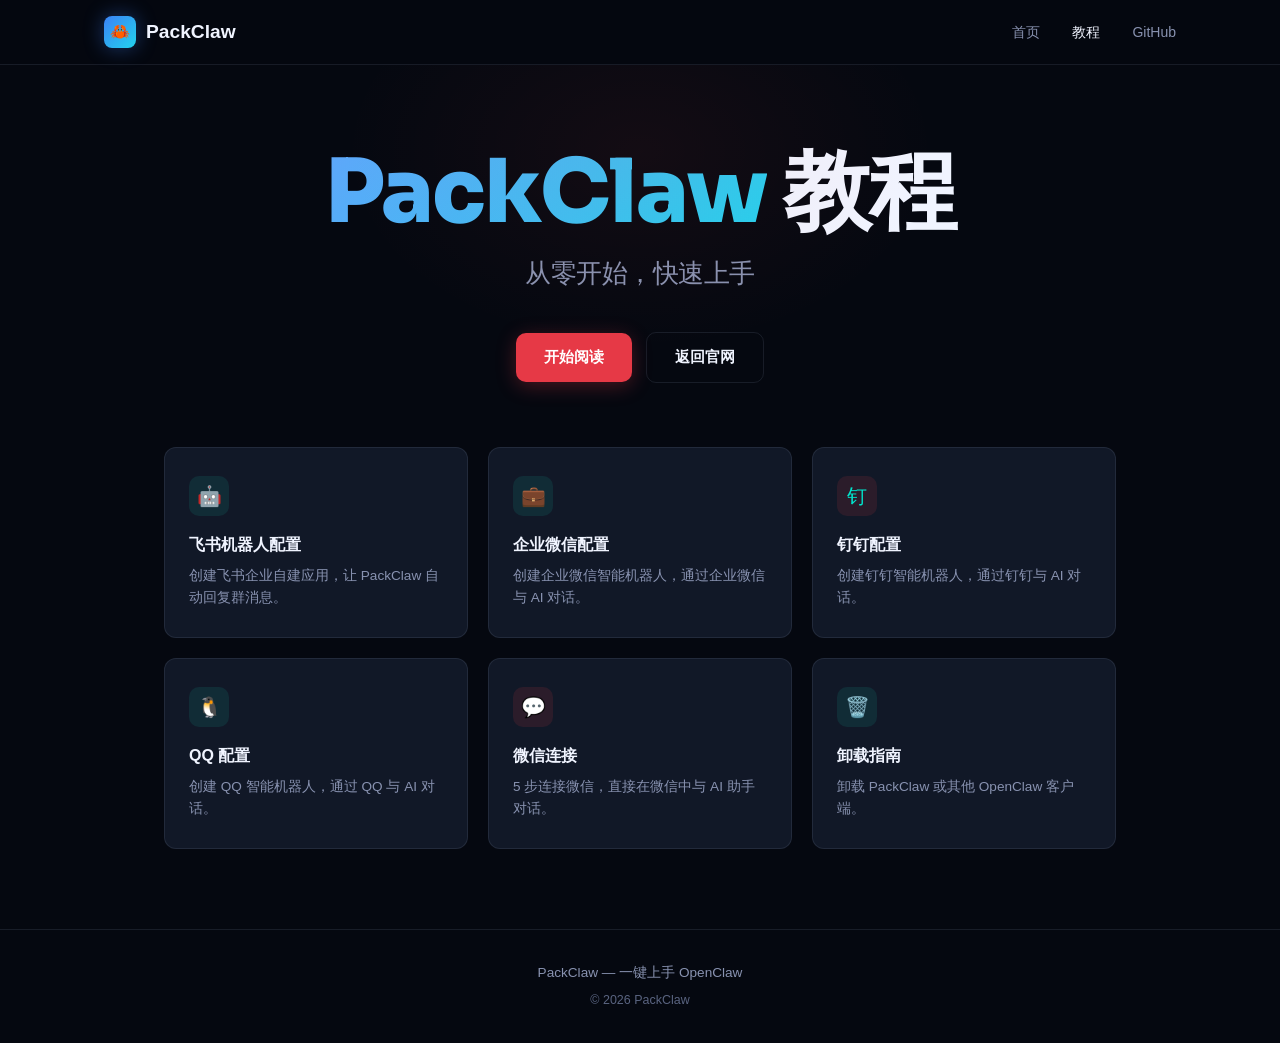
==== docs/index.html @ 898378c5 "init" ====
<!DOCTYPE html>
<html lang="zh-CN">
<head>
  <meta charset="UTF-8">
  <meta name="viewport" content="width=device-width, initial-scale=1.0">
  <title>PackClaw 教程</title>
  <meta name="description" content="PackClaw 使用教程与配置指南">
  <link rel="preconnect" href="https://fonts.googleapis.com">
  <link rel="preconnect" href="https://fonts.gstatic.com" crossorigin>
  <link href="https://fonts.googleapis.com/css2?family=Sora:wght@300;400;500;600;700;800&display=swap" rel="stylesheet">
  <link rel="stylesheet" href="../style.css">
  <link rel="icon" type="image/png" href="../assets/critter-128.png">
  <style>
    :root {
      --accent: #3b82f6;
      --accent2: #60a5fa;
      --cyan-brand: #22d3ee;
      --font-display: 'Sora', sans-serif;
    }

    .logo-icon {
      width: 32px; height: 32px;
      background: linear-gradient(135deg, var(--accent), var(--cyan-brand));
      border-radius: 8px;
      display: flex; align-items: center; justify-content: center;
      font-size: 16px;
      box-shadow: 0 0 20px rgba(59,130,246,0.4);
      overflow: hidden;
    }

    .logo-icon img {
      width: 100%;
      height: 100%;
      object-fit: cover;
      border-radius: 8px;
    }

    .docs-hero {
      padding: 80px 0 40px;
      text-align: center;
      position: relative;
      overflow: hidden;
    }

    .docs-hero::before {
      content: '';
      position: absolute;
      top: -30%;
      left: 50%;
      transform: translateX(-50%);
      width: 600px;
      height: 400px;
      background: radial-gradient(ellipse, rgba(255, 77, 77, 0.06) 0%, transparent 70%);
      pointer-events: none;
    }

    .docs-hero h1 {
      font-family: var(--font-display);
      font-size: clamp(48px, 7vw, 88px);
      font-weight: 800;
      line-height: 1.08;
      margin-bottom: 12px;
      letter-spacing: -2px;
    }

    .docs-hero h1 .clip {
      background: linear-gradient(135deg, var(--accent2), var(--cyan-brand));
      -webkit-background-clip: text;
      -webkit-text-fill-color: transparent;
      background-clip: text;
    }

    .docs-hero h1 .sub {
      color: var(--text-primary);
      -webkit-text-fill-color: var(--text-primary);
    }

    .docs-hero .tagline {
      font-family: var(--font-display);
      font-size: clamp(18px, 2.5vw, 26px);
      font-weight: 300;
      color: var(--text-secondary);
      margin-bottom: 20px;
      letter-spacing: -0.5px;
      max-width: 560px;
      margin: 0 auto 36px;
      line-height: 1.7;
    }

    .docs-actions {
      display: flex;
      align-items: center;
      justify-content: center;
      gap: 14px;
      flex-wrap: wrap;
      margin-bottom: 24px;
    }

    .tutorials-grid {
      display: grid;
      grid-template-columns: repeat(auto-fit, minmax(260px, 1fr));
      gap: 20px;
      max-width: 1000px;
      margin: 0 auto;
      padding: 0 24px 80px;
    }

    .tutorial-card {
      background: var(--bg-elevated);
      border: 1px solid var(--border-subtle);
      border-radius: 12px;
      padding: 28px 24px;
      transition: border-color 0.3s, box-shadow 0.3s, transform 0.2s;
      cursor: pointer;
      text-decoration: none;
      display: block;
    }

    .tutorial-card:hover {
      border-color: rgba(136, 146, 176, 0.3);
      box-shadow: 0 4px 24px rgba(0, 0, 0, 0.3);
      transform: translateY(-2px);
      text-decoration: none;
    }

    .tutorial-card-icon {
      width: 40px;
      height: 40px;
      border-radius: 10px;
      display: flex;
      align-items: center;
      justify-content: center;
      font-size: 20px;
      margin-bottom: 16px;
    }

    .tutorial-card-icon.coral {
      background: rgba(230, 57, 70, 0.12);
    }

    .tutorial-card-icon.cyan {
      background: rgba(20, 184, 166, 0.12);
    }

    .tutorial-card h3 {
      font-size: 1rem;
      font-weight: 700;
      margin-bottom: 8px;
      color: var(--text-primary);
    }

    .tutorial-card p {
      font-size: 0.85rem;
      color: var(--text-secondary);
      line-height: 1.6;
    }

    .docs-footer {
      padding: 32px 0;
      border-top: 1px solid var(--border-subtle);
      text-align: center;
    }

    .docs-footer-inner {
      display: flex;
      flex-direction: column;
      align-items: center;
      gap: 8px;
    }

    .docs-footer .message {
      font-size: 0.85rem;
      color: var(--text-secondary);
    }

    .docs-footer .copyright {
      font-size: 0.78rem;
      color: var(--text-muted);
    }

    .docs-footer .copyright a {
      color: var(--text-muted);
      text-decoration: none;
    }

    .docs-footer .copyright a:hover {
      color: var(--text-secondary);
    }

    @media (max-width: 768px) {
      .tutorials-grid {
        grid-template-columns: 1fr;
        padding: 0 16px 60px;
      }

      .docs-hero {
        padding: 60px 0 30px;
      }
    }
  </style>
</head>
<body>

  <header>
    <div class="container header-inner">
      <a href="../index.html" class="logo">
        <div class="logo-icon">🦀</div>
        <span>PackClaw</span>
      </a>
      <nav>
        <ul class="nav-links">
          <li><a href="../index.html">首页</a></li>
          <li><a href="index.html" style="color: var(--text-primary);">教程</a></li>
          <li><a href="https://github.com/linyujade/packclaw" target="_blank">GitHub</a></li>
        </ul>
      </nav>
    </div>
  </header>

  <section class="docs-hero">
    <div class="container">
      <h1><span class="clip">PackClaw</span> <span class="sub">教程</span></h1>
      <p class="tagline">从零开始，快速上手</p>
      <div class="docs-actions">
        <a href="#tutorials" class="btn btn-primary">开始阅读</a>
        <a href="../index.html" class="btn btn-ghost">返回官网</a>
      </div>
    </div>
  </section>

  <section id="tutorials" class="tutorials-grid">
    <a class="tutorial-card" href="tutorials/feishu-bot.html">
      <div class="tutorial-card-icon cyan">🤖</div>
      <h3>飞书机器人配置</h3>
      <p>创建飞书企业自建应用，让 PackClaw 自动回复群消息。</p>
    </a>
    <a class="tutorial-card" href="tutorials/wecom.html">
      <div class="tutorial-card-icon cyan">💼</div>
      <h3>企业微信配置</h3>
      <p>创建企业微信智能机器人，通过企业微信与 AI 对话。</p>
    </a>
    <a class="tutorial-card" href="tutorials/dingtalk.html">
      <div class="tutorial-card-icon coral">钉</div>
      <h3>钉钉配置</h3>
      <p>创建钉钉智能机器人，通过钉钉与 AI 对话。</p>
    </a>
    <a class="tutorial-card" href="tutorials/qq.html">
      <div class="tutorial-card-icon cyan">🐧</div>
      <h3>QQ 配置</h3>
      <p>创建 QQ 智能机器人，通过 QQ 与 AI 对话。</p>
    </a>
    <a class="tutorial-card" href="tutorials/wechat.html">
      <div class="tutorial-card-icon coral">💬</div>
      <h3>微信连接</h3>
      <p>5 步连接微信，直接在微信中与 AI 助手对话。</p>
    </a>
    <a class="tutorial-card" href="tutorials/uninstall.html">
      <div class="tutorial-card-icon cyan">🗑️</div>
      <h3>卸载指南</h3>
      <p>卸载 PackClaw 或其他 OpenClaw 客户端。</p>
    </a>
  </section>

  <footer class="docs-footer">
    <div class="container docs-footer-inner">
      <p class="message">PackClaw — 一键上手 OpenClaw</p>
      <p class="copyright">&copy; 2026 PackClaw</p>
    </div>
  </footer>

</body>
</html>
---- style.css ----
:root {
  --bg-deep: #050810;
  --bg-surface: #0a0f1a;
  --bg-elevated: #111827;
  --coral-bright: #ff4d4d;
  --coral-mid: #e63946;
  --coral-dark: #991b1b;
  --cyan-bright: #00e5cc;
  --cyan-mid: #14b8a6;
  --cyan-glow: rgba(0, 229, 204, .4);
  --text-primary: #f0f4ff;
  --text-secondary: #8892b0;
  --text-muted: #5a6480;
  --border-subtle: rgba(136, 146, 176, .15);
  --border-accent: rgba(255, 77, 77, .3);
  --font-sans: 'Inter', -apple-system, BlinkMacSystemFont, 'Segoe UI', sans-serif;
  --font-mono: 'SF Mono', 'Fira Code', 'JetBrains Mono', 'Consolas', monospace;
}

*, *::before, *::after {
  margin: 0;
  padding: 0;
  box-sizing: border-box;
}

html {
  scroll-behavior: smooth;
  -webkit-font-smoothing: antialiased;
  -moz-osx-font-smoothing: grayscale;
}

body {
  font-family: var(--font-sans);
  background: var(--bg-deep);
  color: var(--text-primary);
  font-size: clamp(0.875rem, 1.5vw, 1rem);
  line-height: 1.6;
  overflow-x: hidden;
}

a {
  color: var(--cyan-bright);
  text-decoration: none;
}

a:hover {
  text-decoration: underline;
}

.container {
  max-width: 1120px;
  margin: 0 auto;
  padding: 0 24px;
}

.section-label {
  display: inline-block;
  font-size: 0.75rem;
  font-weight: 600;
  letter-spacing: 0.1em;
  text-transform: uppercase;
  color: var(--coral-bright);
  margin-bottom: 12px;
}

.section-title {
  font-size: clamp(1.75rem, 3.5vw, 2.5rem);
  font-weight: 800;
  line-height: 1.2;
  margin-bottom: 16px;
}

.section-desc {
  color: var(--text-secondary);
  max-width: 560px;
  margin-bottom: 48px;
}

.btn {
  display: inline-flex;
  align-items: center;
  gap: 8px;
  padding: 12px 28px;
  border-radius: 10px;
  font-size: 0.95rem;
  font-weight: 600;
  border: none;
  cursor: pointer;
  transition: box-shadow 0.2s, background 0.2s;
  font-family: var(--font-sans);
}

.btn-primary {
  background: var(--coral-mid);
  color: #fff;
  box-shadow: 0 4px 20px rgba(230, 57, 70, 0.3);
}

.btn-primary:hover {
  background: var(--coral-bright);
  box-shadow: 0 6px 28px rgba(255, 77, 77, 0.4);
  text-decoration: none;
}

.btn-ghost {
  background: transparent;
  color: var(--text-primary);
  border: 1px solid var(--border-subtle);
}

.btn-ghost:hover {
  border-color: var(--text-secondary);
  background: rgba(255, 255, 255, 0.03);
  text-decoration: none;
}

.fade-in {
  opacity: 0;
  transform: translateY(24px);
  transition: opacity 0.6s ease, transform 0.6s ease;
}

.fade-in.visible {
  opacity: 1;
  transform: translateY(0);
}

header {
  position: sticky;
  top: 0;
  z-index: 100;
  background: rgba(5, 8, 16, 0.85);
  backdrop-filter: blur(20px);
  -webkit-backdrop-filter: blur(20px);
  border-bottom: 1px solid var(--border-subtle);
}

.header-inner {
  display: flex;
  align-items: center;
  justify-content: space-between;
  height: 64px;
}

.logo {
  display: flex;
  align-items: center;
  gap: 10px;
  font-size: 1.2rem;
  font-weight: 700;
  color: var(--text-primary);
  text-decoration: none;
}

.logo:hover {
  text-decoration: none;
}

.logo-icon {
  width: 32px;
  height: 32px;
  border-radius: 6px;
}

.nav-links {
  display: flex;
  align-items: center;
  gap: 32px;
  list-style: none;
}

.nav-links a {
  color: var(--text-secondary);
  font-size: 0.875rem;
  font-weight: 500;
  transition: color 0.2s;
}

.nav-links a:hover {
  color: var(--text-primary);
  text-decoration: none;
}

.header-cta .btn {
  padding: 8px 20px;
  font-size: 0.85rem;
}

.hero {
  padding: 100px 0 60px;
  display: flex;
  align-items: center;
  justify-content: center;
  text-align: center;
  position: relative;
  overflow: hidden;
}

.hero::before {
  content: '';
  position: absolute;
  top: -20%;
  left: 50%;
  transform: translateX(-50%);
  width: 800px;
  height: 600px;
  background: radial-gradient(ellipse, rgba(255, 77, 77, 0.08) 0%, transparent 70%);
  pointer-events: none;
}

.hero::after {
  content: '';
  position: absolute;
  top: 10%;
  left: 50%;
  transform: translateX(-50%);
  width: 600px;
  height: 400px;
  background: radial-gradient(ellipse, rgba(0, 229, 204, 0.05) 0%, transparent 70%);
  pointer-events: none;
}

.hero-content {
  position: relative;
  z-index: 1;
  max-width: 720px;
}

.hero-badge {
  display: inline-flex;
  align-items: center;
  gap: 8px;
  padding: 6px 16px;
  border-radius: 100px;
  border: 1px solid var(--border-accent);
  background: rgba(230, 57, 70, 0.08);
  font-size: 0.8rem;
  color: var(--coral-bright);
  font-weight: 500;
  margin-bottom: 28px;
}

.hero h1 {
  font-size: clamp(2.5rem, 6vw, 4.5rem);
  font-weight: 800;
  line-height: 1.1;
  margin-bottom: 20px;
  letter-spacing: -0.02em;
}

.hero h1 .gradient-text {
  background: linear-gradient(135deg, var(--coral-bright), var(--cyan-bright));
  -webkit-background-clip: text;
  -webkit-text-fill-color: transparent;
  background-clip: text;
}

.hero p {
  font-size: clamp(1rem, 2vw, 1.25rem);
  color: var(--text-secondary);
  margin-bottom: 40px;
  line-height: 1.7;
}

.hero-actions {
  display: flex;
  align-items: center;
  justify-content: center;
  gap: 16px;
  flex-wrap: wrap;
}

.hero-download {
  max-width: 520px;
  margin: 20px auto 0;
  padding: 16px;
  scroll-margin-top: 88px;
  border-radius: 14px;
  border: 1px solid var(--border-subtle);
  background: rgba(17, 24, 39, 0.78);
  backdrop-filter: blur(8px);
  -webkit-backdrop-filter: blur(8px);
}

.hero-download-head {
  display: flex;
  align-items: center;
  justify-content: space-between;
  gap: 10px;
  margin-bottom: 12px;
}

.hero-download-title {
  font-size: 0.9rem;
  font-weight: 700;
  color: var(--text-primary);
}

.download-version {
  font-size: 0.74rem;
  color: var(--text-muted);
  font-family: var(--font-mono);
}

.download-tabs {
  display: inline-flex;
  align-items: center;
  gap: 8px;
  padding: 4px;
  border-radius: 12px;
  background: rgba(136, 146, 176, 0.1);
  border: 1px solid var(--border-subtle);
  margin-bottom: 20px;
  position: relative;
  width: fit-content;
  margin-left: auto;
  margin-right: auto;
}

.download-tab {
  border: none;
  border-radius: 8px;
  padding: 8px 16px;
  min-width: 110px;
  font-size: 0.84rem;
  font-weight: 600;
  color: var(--text-secondary);
  background: transparent;
  cursor: pointer;
  transition: background 0.2s, color 0.2s;
  font-family: var(--font-sans);
}

.download-tab:hover {
  color: var(--text-primary);
}

.download-tab.active {
  color: #fff;
  background: var(--coral-mid);
  box-shadow: 0 3px 12px rgba(230, 57, 70, 0.25);
}

.download-platforms {
  max-width: 480px;
  margin: 0 auto;
  position: relative;
}

.download-panel {
  display: none;
}

.download-panel.active {
  display: block;
}

.download-platform {
  background: var(--bg-surface);
  border: 1px solid var(--border-subtle);
  border-radius: 12px;
  padding: 24px 20px;
  text-align: center;
  width: 84%;
  margin-left: auto;
  margin-right: auto;
}

.download-platform-title {
  display: flex;
  align-items: center;
  justify-content: center;
  gap: 8px;
  font-size: 0.95rem;
  font-weight: 700;
  margin-bottom: 16px;
}

.download-platform-title svg {
  width: 20px;
  height: 20px;
}

.download-btn {
  display: inline-flex;
  align-items: center;
  justify-content: center;
  gap: 8px;
  width: 100%;
  padding: 11px 16px;
  border-radius: 8px;
  font-size: 0.85rem;
  font-weight: 600;
  border: none;
  cursor: pointer;
  transition: all 0.2s;
  font-family: var(--font-sans);
  text-decoration: none;
  margin-bottom: 8px;
}

.download-btn:last-child {
  margin-bottom: 0;
}

.download-btn:hover {
  text-decoration: none;
}

.download-btn.primary {
  background: var(--coral-mid);
  color: #fff;
  box-shadow: 0 3px 12px rgba(230, 57, 70, 0.25);
}

.download-btn.primary:hover {
  background: var(--coral-bright);
  box-shadow: 0 4px 18px rgba(255, 77, 77, 0.35);
}

.download-btn.secondary {
  background: transparent;
  color: var(--text-primary);
  border: 1px solid var(--border-subtle);
}

.download-btn.secondary:hover {
  border-color: var(--text-secondary);
}

.download-btn .arch-tag {
  font-size: 0.72rem;
  font-weight: 400;
  opacity: 0.7;
  font-family: var(--font-mono);
}

.download-platform-note {
  margin: 6px 0 0;
  font-size: 10px;
  color: var(--text-muted);
  line-height: 1.5;
  text-align: center;
}

.mac-window {
  max-width: 720px;
  margin: 0 auto;
  background: var(--bg-elevated);
  border: 1px solid var(--border-subtle);
  border-radius: 12px;
  overflow: hidden;
  box-shadow: 0 25px 60px rgba(0, 0, 0, 0.5), 0 0 0 1px rgba(255, 255, 255, 0.03);
}

.mac-titlebar {
  height: 44px;
  background: var(--bg-surface);
  display: flex;
  align-items: center;
  padding: 0 16px;
  border-bottom: 1px solid var(--border-subtle);
  gap: 12px;
}

.mac-dots {
  display: flex;
  gap: 8px;
}

.mac-dots span {
  width: 12px;
  height: 12px;
  border-radius: 50%;
}

.mac-dots .dot-red { background: #ff5f57; }
.mac-dots .dot-yellow { background: #febc2e; }
.mac-dots .dot-green { background: #28c840; }

.mac-title {
  flex: 1;
  text-align: center;
  font-size: 0.8rem;
  color: var(--text-muted);
  font-weight: 500;
  margin-right: 52px;
}

.mac-content {
  position: relative;
  height: 400px;
  overflow: hidden;
}

.step {
  position: absolute;
  inset: 0;
  padding: 40px 48px;
  opacity: 0;
  transform: translateY(10px);
  transition: opacity 0.45s ease, transform 0.45s ease;
  pointer-events: none;
  display: flex;
  flex-direction: column;
  align-items: center;
  justify-content: center;
}

.step.active {
  opacity: 1;
  transform: translateY(0);
  pointer-events: auto;
}

.step-indicators {
  display: flex;
  align-items: center;
  justify-content: center;
  gap: 10px;
  margin-top: 24px;
}

.step-dot {
  width: 10px;
  height: 10px;
  border-radius: 50%;
  border: none;
  background: var(--text-muted);
  cursor: pointer;
  transition: background 0.3s, transform 0.3s;
  padding: 0;
}

.step-dot:hover {
  background: var(--text-secondary);
}

.step-dot.active {
  background: var(--coral-bright);
  transform: scale(1.3);
}

.step-labels {
  display: flex;
  align-items: center;
  justify-content: center;
  gap: 6px;
  margin-top: 12px;
}

.step-label {
  font-size: 0.75rem;
  color: var(--text-muted);
  transition: color 0.3s;
}

.step-label.active {
  color: var(--text-secondary);
}

.welcome-icon {
  width: 64px;
  height: 64px;
  border-radius: 16px;
  background: linear-gradient(135deg, var(--coral-mid), var(--coral-bright));
  display: flex;
  align-items: center;
  justify-content: center;
  font-size: 32px;
  margin-bottom: 24px;
  box-shadow: 0 8px 24px rgba(230, 57, 70, 0.3);
}

.step-heading {
  font-size: 1.5rem;
  font-weight: 700;
  margin-bottom: 10px;
}

.step-subtext {
  color: var(--text-secondary);
  font-size: 0.9rem;
  margin-bottom: 28px;
  text-align: center;
  max-width: 360px;
}

.step-btn {
  padding: 10px 32px;
  border-radius: 8px;
  border: none;
  font-size: 0.9rem;
  font-weight: 600;
  cursor: pointer;
  font-family: var(--font-sans);
  transition: all 0.2s;
}

.step-btn-primary {
  background: var(--coral-mid);
  color: #fff;
}

.step-btn-success {
  background: var(--cyan-mid);
  color: #fff;
}

.provider-tabs {
  display: flex;
  background: var(--bg-surface);
  border-radius: 8px;
  padding: 3px;
  margin-bottom: 24px;
  gap: 2px;
  flex-wrap: wrap;
  justify-content: center;
}

.provider-tab {
  padding: 7px 14px;
  border-radius: 6px;
  font-size: 0.78rem;
  font-weight: 500;
  color: var(--text-secondary);
  cursor: pointer;
  transition: all 0.3s;
  border: none;
  background: transparent;
  font-family: var(--font-sans);
  white-space: nowrap;
}

.provider-tab.active {
  background: var(--coral-mid);
  color: #fff;
  box-shadow: 0 2px 8px rgba(230, 57, 70, 0.3);
}

.config-form {
  width: 100%;
  max-width: 400px;
}

.form-group {
  margin-bottom: 16px;
  text-align: left;
}

.form-label {
  display: block;
  font-size: 0.78rem;
  color: var(--text-secondary);
  margin-bottom: 6px;
  font-weight: 500;
}

.form-input {
  width: 100%;
  padding: 10px 14px;
  background: var(--bg-surface);
  border: 1px solid var(--border-subtle);
  border-radius: 8px;
  color: var(--text-muted);
  font-size: 0.85rem;
  font-family: var(--font-mono);
}

.form-select {
  width: 100%;
  padding: 10px 14px;
  background: var(--bg-surface);
  border: 1px solid var(--border-subtle);
  border-radius: 8px;
  color: var(--text-primary);
  font-size: 0.85rem;
  display: flex;
  align-items: center;
  justify-content: space-between;
}

.form-select .chevron {
  color: var(--text-muted);
  font-size: 0.7rem;
}

.ready-check {
  width: 56px;
  height: 56px;
  border-radius: 50%;
  background: var(--cyan-mid);
  display: flex;
  align-items: center;
  justify-content: center;
  margin-bottom: 20px;
  box-shadow: 0 8px 24px rgba(20, 184, 166, 0.3);
}

.ready-check svg {
  width: 28px;
  height: 28px;
  stroke: #fff;
  stroke-width: 2.5;
  fill: none;
}

.feature-pills {
  display: flex;
  flex-wrap: wrap;
  gap: 8px;
  justify-content: center;
  margin-bottom: 28px;
}

.feature-pill {
  padding: 6px 14px;
  border-radius: 100px;
  background: rgba(20, 184, 166, 0.1);
  border: 1px solid rgba(20, 184, 166, 0.2);
  font-size: 0.78rem;
  color: var(--cyan-bright);
  white-space: nowrap;
}

.chat-container {
  width: 100%;
  max-width: 480px;
  text-align: left;
}

.chat-bubble {
  padding: 12px 16px;
  border-radius: 12px;
  margin-bottom: 12px;
  font-size: 0.85rem;
  line-height: 1.6;
  max-width: 85%;
}

.chat-user {
  background: var(--bg-surface);
  border: 1px solid var(--border-subtle);
  margin-left: auto;
  border-bottom-right-radius: 4px;
  color: var(--text-primary);
}

.chat-ai {
  background: rgba(0, 229, 204, 0.06);
  border: 1px solid rgba(0, 229, 204, 0.12);
  border-bottom-left-radius: 4px;
  color: var(--text-primary);
}

.chat-input-bar {
  display: flex;
  align-items: center;
  gap: 8px;
  margin-top: 16px;
  padding: 10px 14px;
  background: var(--bg-surface);
  border: 1px solid var(--border-subtle);
  border-radius: 10px;
}

.chat-input-placeholder {
  flex: 1;
  font-size: 0.82rem;
  color: var(--text-muted);
}

.chat-send-btn {
  width: 32px;
  height: 32px;
  border-radius: 8px;
  background: var(--coral-mid);
  border: none;
  display: flex;
  align-items: center;
  justify-content: center;
  cursor: pointer;
}

.chat-send-btn svg {
  width: 16px;
  height: 16px;
  fill: #fff;
}

.auto-container {
  width: 100%;
  max-width: 480px;
}

.auto-status {
  display: flex;
  align-items: center;
  gap: 8px;
  margin-bottom: 16px;
  font-size: 0.85rem;
  color: var(--cyan-bright);
  font-weight: 500;
}

.auto-spinner {
  width: 14px;
  height: 14px;
  border: 2px solid var(--cyan-bright);
  border-top-color: transparent;
  border-radius: 50%;
  animation: spin 0.8s linear infinite;
}

@keyframes spin {
  to { transform: rotate(360deg); }
}

.mini-browser {
  background: var(--bg-surface);
  border: 1px solid var(--border-subtle);
  border-radius: 10px;
  overflow: hidden;
}

.mini-browser-bar {
  display: flex;
  align-items: center;
  gap: 8px;
  padding: 8px 12px;
  background: rgba(0, 0, 0, 0.2);
  border-bottom: 1px solid var(--border-subtle);
}

.mini-browser-dot {
  width: 6px;
  height: 6px;
  border-radius: 50%;
  background: var(--text-muted);
}

.mini-browser-url {
  flex: 1;
  padding: 4px 10px;
  background: var(--bg-elevated);
  border-radius: 4px;
  font-size: 0.72rem;
  color: var(--text-secondary);
  font-family: var(--font-mono);
}

.mini-browser-content {
  padding: 16px;
}

.mini-cards {
  display: grid;
  grid-template-columns: repeat(3, 1fr);
  gap: 10px;
}

.mini-card {
  background: var(--bg-elevated);
  border-radius: 8px;
  overflow: hidden;
}

.mini-card-img {
  height: 48px;
  background: linear-gradient(135deg, rgba(255, 77, 77, 0.15), rgba(0, 229, 204, 0.1));
}

.mini-card-text {
  padding: 6px 8px;
}

.mini-card-line {
  height: 6px;
  border-radius: 3px;
  background: var(--border-subtle);
  margin-bottom: 4px;
}

.mini-card-line:last-child {
  width: 60%;
}

.auto-progress {
  display: flex;
  align-items: center;
  gap: 8px;
  margin-top: 14px;
  font-size: 0.82rem;
}

.auto-progress-bar {
  flex: 1;
  height: 4px;
  background: var(--bg-surface);
  border-radius: 2px;
  overflow: hidden;
}

.auto-progress-fill {
  height: 100%;
  background: var(--cyan-mid);
  border-radius: 2px;
  width: 0%;
  transition: width 0.3s;
}

.auto-progress-text {
  color: var(--text-secondary);
  font-family: var(--font-mono);
  font-size: 0.78rem;
}

.result-container {
  width: 100%;
  max-width: 480px;
}

.result-header {
  display: flex;
  align-items: center;
  gap: 10px;
  margin-bottom: 16px;
}

.result-icon {
  font-size: 1.2rem;
}

.result-title {
  font-size: 0.95rem;
  font-weight: 600;
}

.result-subtitle {
  font-size: 0.78rem;
  color: var(--text-muted);
}

.result-table {
  width: 100%;
  background: var(--bg-surface);
  border: 1px solid var(--border-subtle);
  border-radius: 10px;
  overflow: hidden;
  font-size: 0.78rem;
}

.result-table-head {
  display: grid;
  grid-template-columns: 2fr 1fr 0.8fr 0.8fr;
  gap: 1px;
  padding: 10px 14px;
  background: rgba(0, 0, 0, 0.2);
  border-bottom: 1px solid var(--border-subtle);
  color: var(--text-muted);
  font-weight: 600;
}

.result-table-row {
  display: grid;
  grid-template-columns: 2fr 1fr 0.8fr 0.8fr;
  gap: 1px;
  padding: 9px 14px;
  border-bottom: 1px solid rgba(136, 146, 176, 0.06);
  color: var(--text-secondary);
  opacity: 0;
  transform: translateY(8px);
  transition: opacity 0.3s ease, transform 0.3s ease;
}

.result-table-row.show {
  opacity: 1;
  transform: translateY(0);
}

.result-table-row:last-child {
  border-bottom: none;
}

.demo-section {
  padding: 100px 0;
}

.demo-section .section-header {
  text-align: center;
  margin-bottom: 48px;
}

.demo-section .section-desc {
  margin-left: auto;
  margin-right: auto;
}

.features {
  padding: 100px 0;
}

.features .section-header {
  text-align: center;
  margin-bottom: 48px;
}

.features .section-desc {
  margin-left: auto;
  margin-right: auto;
}

.features-grid {
  display: grid;
  grid-template-columns: repeat(auto-fit, minmax(300px, 1fr));
  gap: 20px;
}

.feature-card {
  background: var(--bg-elevated);
  border: 1px solid var(--border-subtle);
  border-radius: 12px;
  padding: 32px;
  transition: border-color 0.3s, box-shadow 0.3s;
}

.feature-card:hover {
  border-color: rgba(136, 146, 176, 0.3);
  box-shadow: 0 4px 20px rgba(0, 0, 0, 0.2);
}

.feature-icon {
  width: 44px;
  height: 44px;
  border-radius: 10px;
  display: flex;
  align-items: center;
  justify-content: center;
  font-size: 20px;
  margin-bottom: 18px;
}

.feature-icon.coral {
  background: rgba(230, 57, 70, 0.12);
}

.feature-icon.cyan {
  background: rgba(20, 184, 166, 0.12);
}

.feature-card h3 {
  font-size: 1.05rem;
  font-weight: 700;
  margin-bottom: 8px;
}

.feature-card p {
  color: var(--text-secondary);
  font-size: 0.88rem;
  line-height: 1.6;
}

.download {
  padding: 56px 0 80px;
  text-align: center;
}

.download-inner {
  background: var(--bg-elevated);
  border: 1px solid var(--border-subtle);
  border-radius: 16px;
  padding: 64px 40px;
  position: relative;
  overflow: hidden;
}

.download-inner::before {
  content: '';
  position: absolute;
  top: -50%;
  left: 50%;
  transform: translateX(-50%);
  width: 600px;
  height: 400px;
  background: radial-gradient(ellipse, rgba(230, 57, 70, 0.06), transparent 70%);
  pointer-events: none;
}

.download-inner h2 {
  font-size: clamp(1.4rem, 2.8vw, 1.9rem);
  font-weight: 800;
  margin-bottom: 14px;
  position: relative;
}

.faq {
  padding: 80px 0;
}

.faq .section-header {
  text-align: center;
  margin-bottom: 48px;
}

.faq .section-desc {
  margin-left: auto;
  margin-right: auto;
}

.faq-list {
  max-width: 720px;
  margin: 0 auto;
  display: flex;
  flex-direction: column;
  gap: 16px;
}

.faq-item {
  background: var(--bg-elevated);
  border: 1px solid var(--border-subtle);
  border-radius: 12px;
  overflow: hidden;
  transition: border-color 0.3s;
}

.faq-item:hover {
  border-color: rgba(136, 146, 176, 0.3);
}

.faq-question {
  display: flex;
  align-items: center;
  justify-content: space-between;
  width: 100%;
  padding: 20px 24px;
  background: transparent;
  border: none;
  cursor: pointer;
  font-family: var(--font-sans);
  text-align: left;
}

.faq-question-text {
  font-size: 0.95rem;
  font-weight: 600;
  color: var(--text-primary);
  line-height: 1.4;
}

.faq-chevron {
  flex-shrink: 0;
  width: 20px;
  height: 20px;
  color: var(--text-muted);
  transition: transform 0.3s;
  margin-left: 16px;
}

.faq-item.open .faq-chevron {
  transform: rotate(180deg);
}

.faq-answer {
  max-height: 0;
  overflow: hidden;
  transition: max-height 0.35s ease;
}

.faq-answer-inner {
  padding: 0 24px 20px;
  color: var(--text-secondary);
  font-size: 0.88rem;
  line-height: 1.7;
}

.feedback {
  padding: 80px 0;
}

.feedback-inner {
  display: flex;
  align-items: center;
  justify-content: space-between;
  gap: 48px;
  background: var(--bg-elevated);
  border: 1px solid var(--border-subtle);
  border-radius: 16px;
  padding: 56px 48px;
}

.feedback-text {
  flex: 1;
}

.feedback-text .section-desc {
  max-width: 400px;
}

.feedback-qr-group {
  display: flex;
  gap: 24px;
  flex-shrink: 0;
}

.feedback-qr {
  flex-shrink: 0;
  text-align: center;
}

.feedback-qr-hint {
  margin-top: 10px;
  font-size: 0.78rem;
  color: var(--text-muted);
}

footer {
  padding: 40px 0;
  border-top: 1px solid var(--border-subtle);
  text-align: center;
}

.footer-inner {
  display: flex;
  align-items: center;
  justify-content: space-between;
  flex-wrap: wrap;
  gap: 16px;
}

.footer-copy {
  font-size: 0.82rem;
  color: var(--text-muted);
}

.footer-links {
  display: flex;
  gap: 24px;
  list-style: none;
}

.footer-links a {
  font-size: 0.82rem;
  color: var(--text-muted);
  transition: color 0.2s;
}

.footer-links a:hover {
  color: var(--text-secondary);
}

.footer-copy a {
  color: var(--text-muted);
  text-decoration: none;
  transition: color 0.2s;
}

.footer-copy a:hover {
  color: var(--text-secondary);
}

@keyframes check-pop {
  0% { transform: scale(0); opacity: 0; }
  100% { transform: scale(1); opacity: 1; }
}

@keyframes typing-expand {
  to { width: 100%; }
}

@keyframes blink-caret {
  50% { border-color: transparent; }
}

.typing-line {
  overflow: hidden;
  white-space: nowrap;
  border-right: 2px solid var(--cyan-mid);
  width: 0;
  display: inline-block;
}

.typing-line.animate {
  animation: typing-expand 2s steps(25) forwards, blink-caret 0.6s step-end infinite;
}

@media (max-width: 768px) {
  .nav-links { display: none; }
  .hero { padding: 80px 0 40px; }
  .hero-content { padding: 0 16px; }
  .hero-download { width: 100%; max-width: none; padding: 14px 12px; }
  .hero-download .download-tabs { width: 100%; justify-content: center; }
  .hero-download .download-tab { min-width: 0; flex: 1; max-width: 140px; }
  .hero-download .download-platform { width: 100%; padding: 10px; }
  .hero-download .download-btn { width: 100%; }
  .mac-content { height: 380px; }
  .step { padding: 28px 24px; }
  .mini-cards { grid-template-columns: repeat(2, 1fr); }
  .result-table-head, .result-table-row { grid-template-columns: 2fr 1fr 1fr; }
  .result-table-head > :last-child, .result-table-row > :last-child { display: none; }
  .features-grid { grid-template-columns: 1fr; }
  .feedback-inner { flex-direction: column; text-align: center; padding: 40px 24px; gap: 32px; }
  .feedback-text .section-desc { margin-left: auto; margin-right: auto; }
  .feedback-qr-group { flex-direction: column; align-items: center; }
  .download-inner { padding: 48px 24px; }
  .download-tab { min-width: 96px; }
  .footer-inner { flex-direction: column; text-align: center; }
  .provider-tabs { gap: 1px; }
  .provider-tab { padding: 6px 10px; font-size: 0.72rem; }
}

@media (max-width: 480px) {
  .hero-content { padding: 0 12px; }
  .hero-download { margin-top: 14px; padding: 12px 10px; }
  .hero-download .download-tab { max-width: none; font-size: 0.8rem; padding: 7px 10px; }
  .hero-download .download-btn { font-size: 0.78rem; padding: 9px 10px; }
  .mac-content { height: 420px; }
  .step { padding: 20px 16px; }
  .step-heading { font-size: 1.2rem; }
  .chat-bubble { max-width: 95%; font-size: 0.8rem; }
  .mini-cards { grid-template-columns: repeat(2, 1fr); gap: 6px; }
}
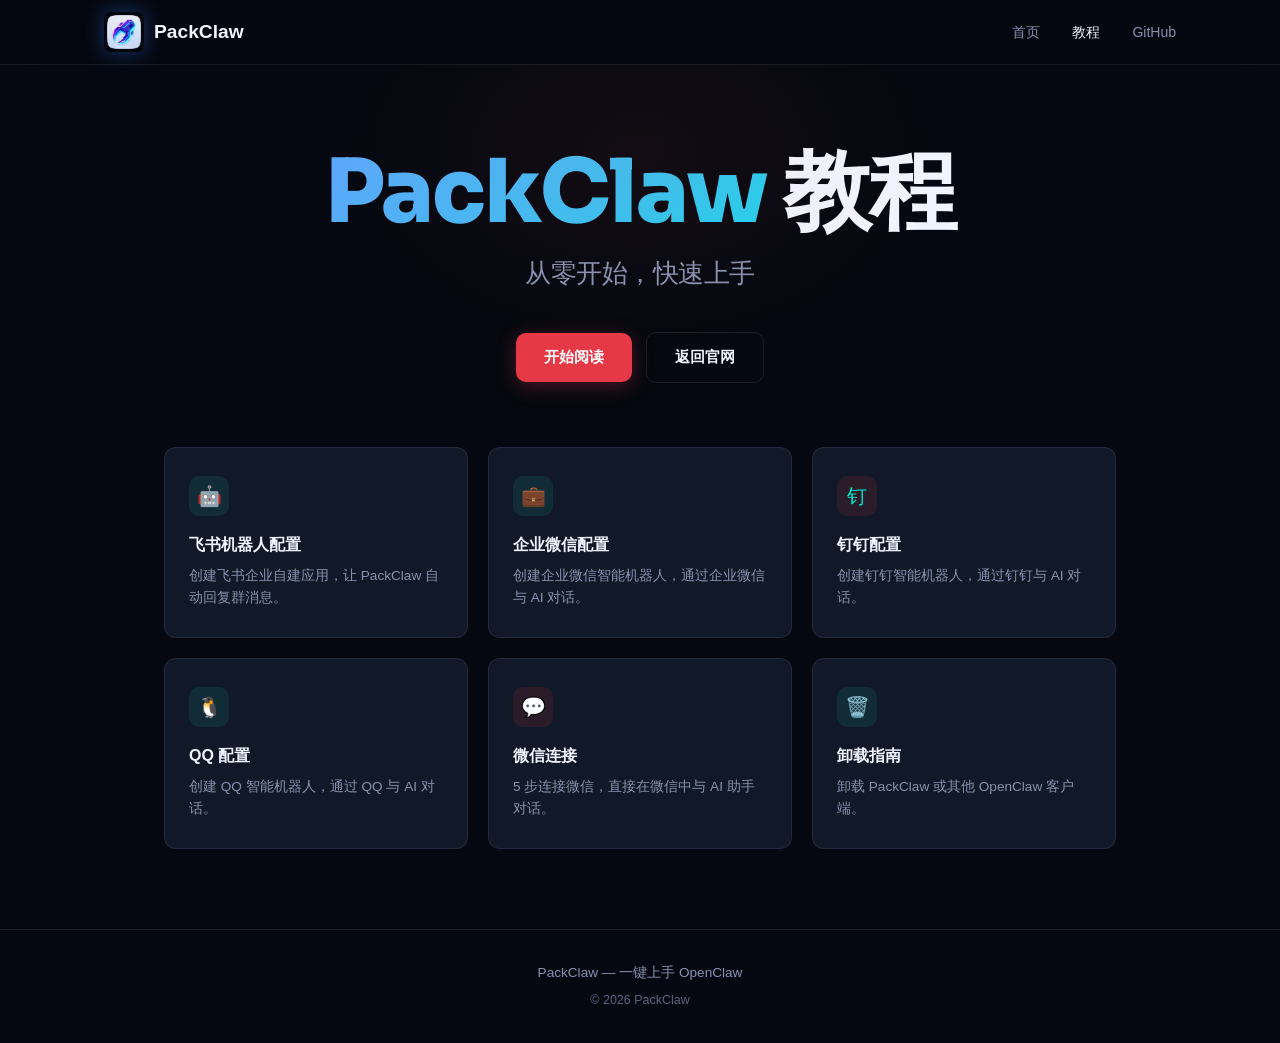
==== commit b43b505e: "modify-icons" ====
--- a/docs/index.html
+++ b/docs/index.html
@@ -19,9 +19,7 @@
     }
 
     .logo-icon {
-      width: 32px; height: 32px;
-      background: linear-gradient(135deg, var(--accent), var(--cyan-brand));
-      border-radius: 8px;
+      width: 40px; height: 40px;
       display: flex; align-items: center; justify-content: center;
       font-size: 16px;
       box-shadow: 0 0 20px rgba(59,130,246,0.4);
@@ -204,7 +202,7 @@
   <header>
     <div class="container header-inner">
       <a href="../index.html" class="logo">
-        <div class="logo-icon">🦀</div>
+        <div class="logo-icon"><img src="../assets/critter-128.png" alt="PackClaw"></div>
         <span>PackClaw</span>
       </a>
       <nav>
